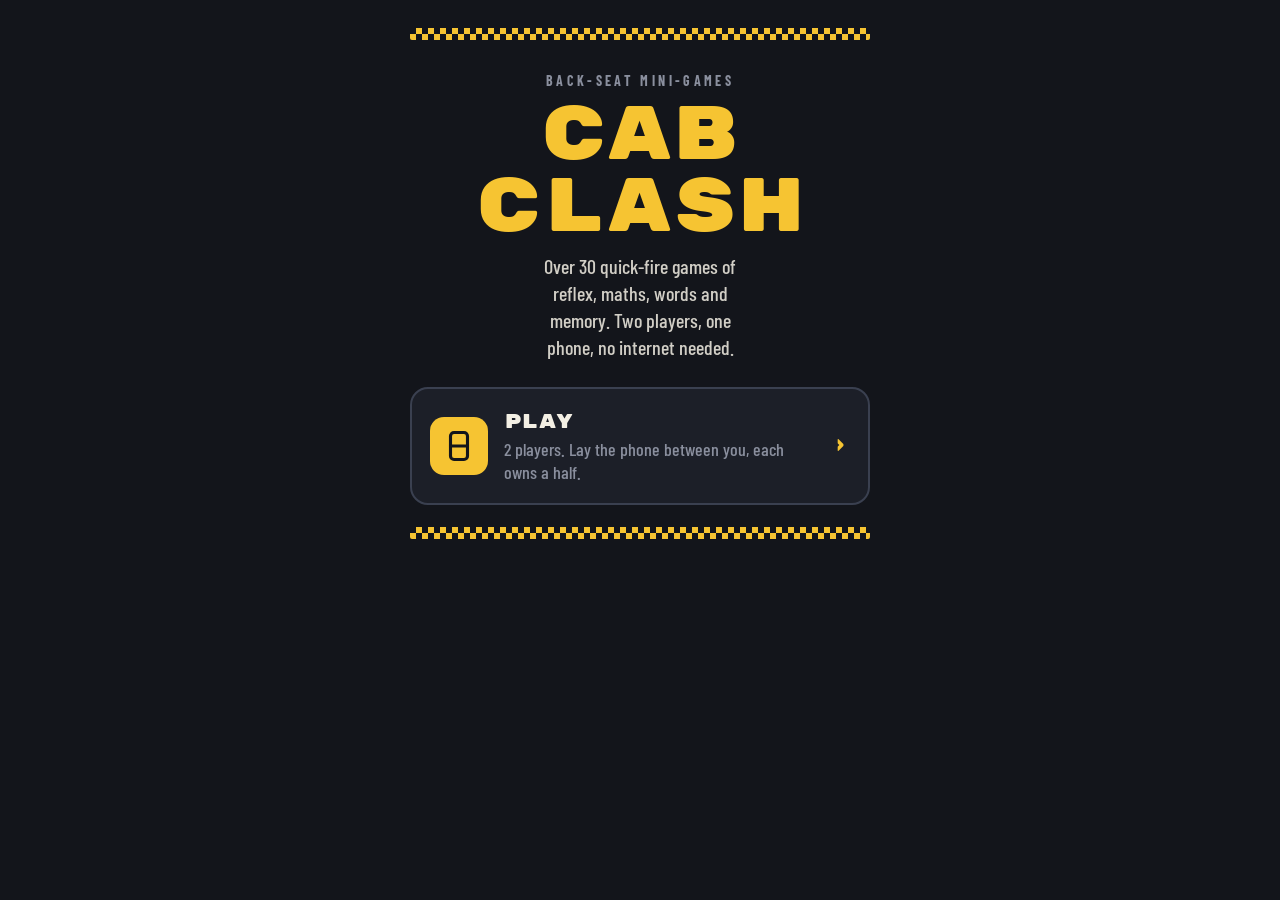
==== index.html @ d6b08630 "Make Cab Clash an offline, in-person game Remove online party mode (MQTT brokers), self-host the fon" ====
<!doctype html>
<html lang="en">
<head>
<meta charset="utf-8">
<meta name="viewport" content="width=device-width,initial-scale=1,viewport-fit=cover">
<meta name="theme-color" content="#13151b">
<meta name="description" content="Quick-fire mini-games for bored passengers. Two players, one phone, no internet needed.">
<title>Cab Clash</title>
<link rel="icon" href="data:image/svg+xml,%3Csvg xmlns='http://www.w3.org/2000/svg' viewBox='0 0 4 4'%3E%3Crect width='4' height='4' fill='%2313151b'/%3E%3Cpath d='M0 0h1v1H0zM2 0h1v1H2zM1 1h1v1H1zM3 1h1v1H3zM0 2h1v1H0zM2 2h1v1H2zM1 3h1v1H1zM3 3h1v1H3z' fill='%23f6c432'/%3E%3C/svg%3E">
<link rel="stylesheet" href="fonts/fonts.css">
<link rel="manifest" href="manifest.webmanifest">
<style>
/* Layout: a taxi roof sign up top, then the mode ticket styled like a fare card. */
:root{
  --night:#13151b;
  --panel:#1c1f28;
  --ink:#f3efe4;
  --dim:#8a8f9e;
  --yellow:#f6c432;
  --line:#3a4050;
  --display:"Rubik Mono One","Arial Black",system-ui,sans-serif;
  --body:"Barlow Condensed","Arial Narrow",system-ui,sans-serif;
  color-scheme:dark;
}
*,*::before,*::after{box-sizing:border-box}
html,body{margin:0;min-height:100%}
body{background:var(--night);color:var(--ink);font-family:var(--body);font-size:19px;
  padding:calc(env(safe-area-inset-top,0px) + 28px) 16px calc(env(safe-area-inset-bottom,0px) + 28px)}
.wrap{max-width:460px;margin:0 auto;display:flex;flex-direction:column;gap:22px}
.checker{height:12px;background:repeating-conic-gradient(var(--yellow) 0 25%,var(--night) 0 50%) 0 0/12px 12px;border-radius:2px}
.sign{display:flex;flex-direction:column;align-items:center;gap:10px;text-align:center;padding-block:10px 4px}
.sign small{font:700 14px var(--body);letter-spacing:.24em;text-transform:uppercase;color:var(--dim)}
h1{font-family:var(--display);font-weight:400;font-size:clamp(46px,16vw,76px);line-height:.95;margin:0;color:var(--yellow);letter-spacing:.01em}
.lede{font-size:20px;line-height:1.35;color:var(--ink);opacity:.85;max-width:30ch;margin:0;text-wrap:balance}
.modes{display:flex;flex-direction:column;gap:14px}
.mode{display:grid;grid-template-columns:auto 1fr auto;align-items:center;gap:16px;padding:20px 18px;border-radius:18px;
  background:var(--panel);border:2px solid var(--line);color:var(--ink);text-decoration:none;transition:border-color .15s,transform .15s}
.mode:hover,.mode:focus-visible{border-color:var(--c);outline:none;transform:translateY(-2px)}
.mode:active{transform:none}
.glyph{width:58px;height:58px;border-radius:14px;display:grid;place-items:center;background:var(--c);color:var(--night)}
.glyph svg{width:34px;height:34px}
.mode h2{font-family:var(--display);font-weight:400;font-size:20px;margin:0 0 4px;letter-spacing:.02em}
.mode p{margin:0;font-size:18px;line-height:1.25;color:var(--dim)}
.mode .go{font-family:var(--display);font-size:22px;color:var(--c)}
.solo{--c:var(--yellow)}
@media (prefers-reduced-motion:reduce){.mode{transition:none}}
</style>
</head>
<body>
<main class="wrap">
  <div class="checker" aria-hidden="true"></div>
  <header class="sign">
    <small>Back-seat mini-games</small>
    <h1>Cab Clash</h1>
    <p class="lede">Over 30 quick-fire games of reflex, maths, words and memory. Two players, one phone, no internet needed.</p>
  </header>
  <nav class="modes">
    <a class="mode solo" href="duel.html">
      <span class="glyph" aria-hidden="true"><svg viewBox="0 0 24 24" fill="none" stroke="currentColor" stroke-width="2.2" stroke-linecap="round"><rect x="6" y="2.5" width="12" height="19" rx="2.5"/><path d="M6 12h12"/></svg></span>
      <span><h2>Play</h2><p>2 players. Lay the phone between you, each owns a half.</p></span>
      <span class="go" aria-hidden="true">›</span>
    </a>
  </nav>
  <div class="checker" aria-hidden="true"></div>
</main>
<script>if('serviceWorker' in navigator&&location.protocol!=='file:')navigator.serviceWorker.register('sw.js').catch(()=>{})</script>
</body>
</html>
---- fonts/fonts.css ----
/* Self-hosted Latin subsets (SIL Open Font License 1.1) so the game needs no network. */
@font-face{font-family:'Rubik Mono One';font-style:normal;font-weight:400;font-display:swap;src:url(rubik-mono-one.woff2) format('woff2')}
@font-face{font-family:'Barlow Condensed';font-style:normal;font-weight:500;font-display:swap;src:url(barlow-condensed-500.woff2) format('woff2')}
@font-face{font-family:'Barlow Condensed';font-style:normal;font-weight:700;font-display:swap;src:url(barlow-condensed-700.woff2) format('woff2')}
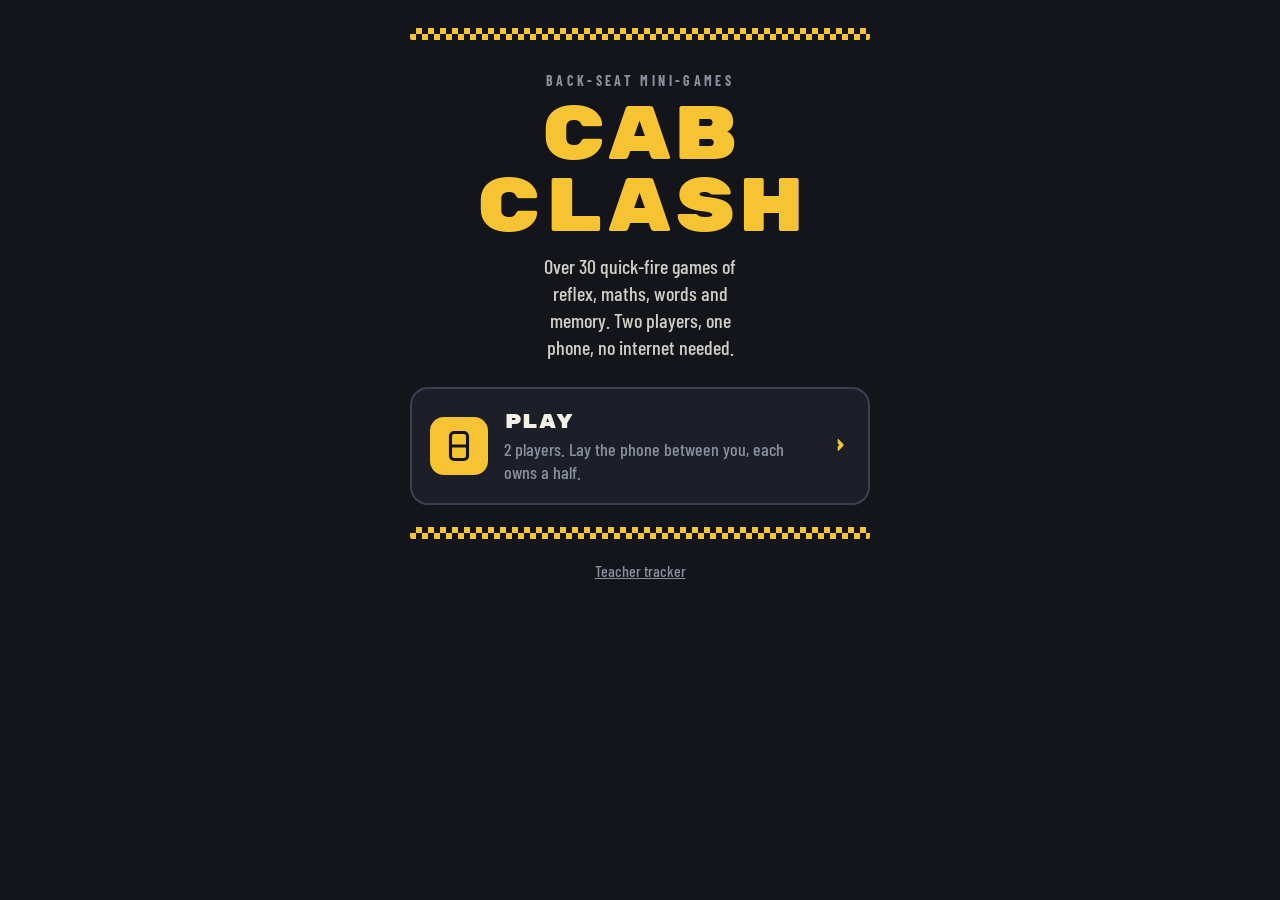
==== commit 2b5fdf19: "Add class tracker server, player picker, admin lobby with QR, EC2 scripts - server.js: zero-dependen" ====
--- a/index.html
+++ b/index.html
@@ -43,6 +43,7 @@
 .mode p{margin:0;font-size:18px;line-height:1.25;color:var(--dim)}
 .mode .go{font-family:var(--display);font-size:22px;color:var(--c)}
 .solo{--c:var(--yellow)}
+.teacher{align-self:center;color:var(--dim);font-size:16px}
 @media (prefers-reduced-motion:reduce){.mode{transition:none}}
 </style>
 </head>
@@ -62,6 +63,7 @@
     </a>
   </nav>
   <div class="checker" aria-hidden="true"></div>
+  <a class="teacher" href="admin.html">Teacher tracker</a>
 </main>
 <script>if('serviceWorker' in navigator&&location.protocol!=='file:')navigator.serviceWorker.register('sw.js').catch(()=>{})</script>
 </body>
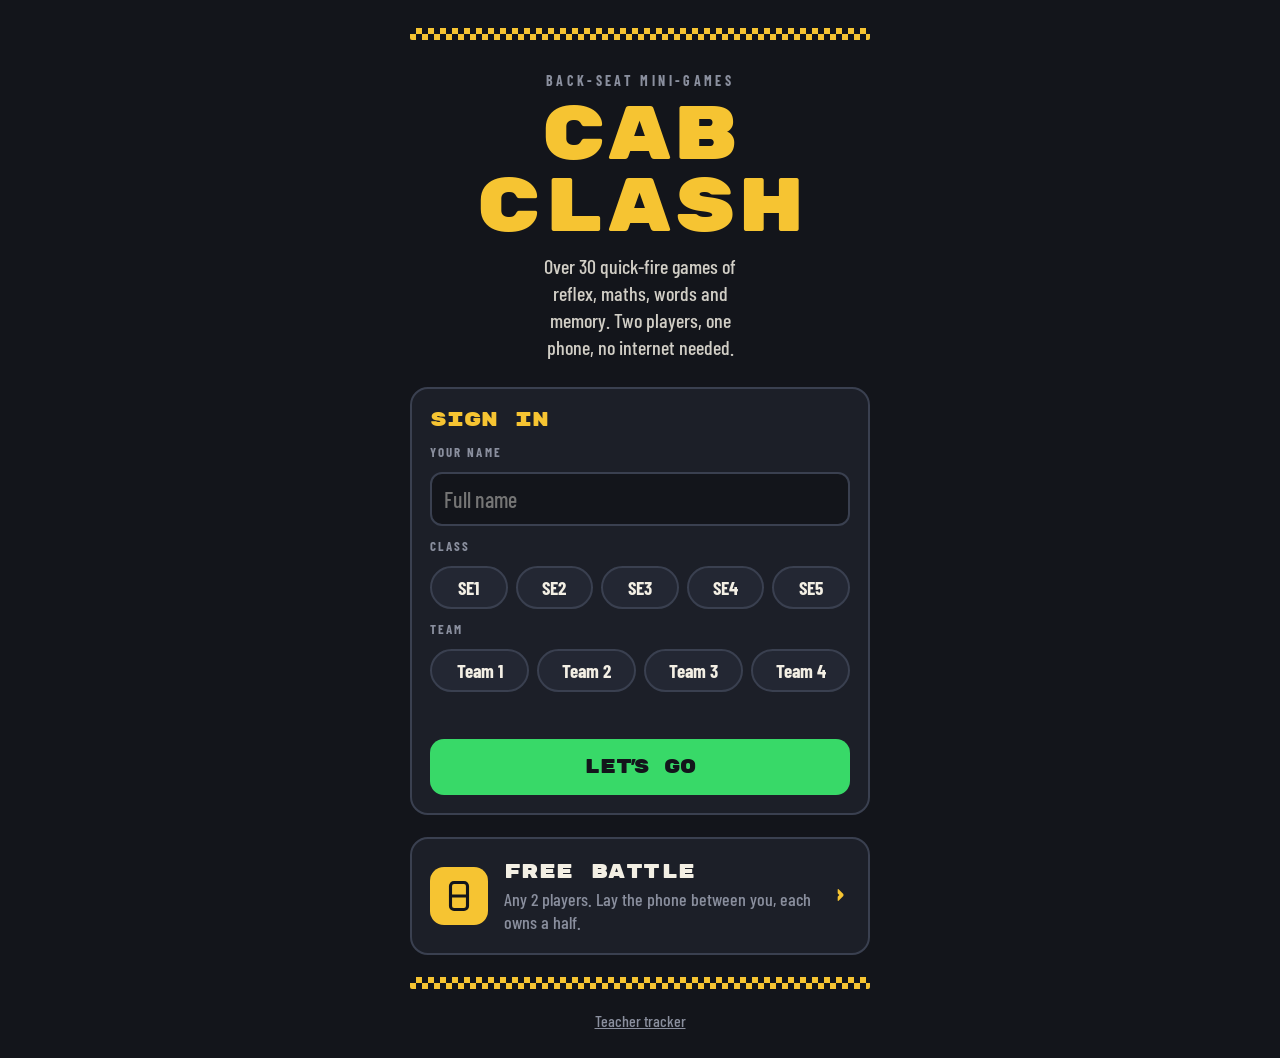
==== commit 1db1b24a: "Add sign-in and SE knockout tournament with grand final - Students sign in once (name, SE, team); ho" ====
--- a/index.html
+++ b/index.html
@@ -43,6 +43,24 @@
 .mode p{margin:0;font-size:18px;line-height:1.25;color:var(--dim)}
 .mode .go{font-family:var(--display);font-size:22px;color:var(--c)}
 .solo{--c:var(--yellow)}
+.card{background:var(--panel);border:2px solid var(--line);border-radius:18px;padding:18px;display:flex;flex-direction:column;gap:12px}
+.card[hidden]{display:none}
+.card h2{font:400 20px var(--display);margin:0;color:var(--yellow)}
+.card label{font:700 13px var(--body);letter-spacing:.16em;text-transform:uppercase;color:var(--dim)}
+.card input{font:500 22px var(--body);color:var(--ink);background:var(--night);border:2px solid var(--line);border-radius:12px;padding:12px;width:100%}
+.card input:focus{outline:none;border-color:var(--yellow)}
+.chips{display:flex;gap:8px;flex-wrap:wrap}
+.chip{font:700 19px var(--body);color:var(--ink);background:#232733;border:2px solid var(--line);border-radius:999px;padding:8px 16px;cursor:pointer;flex:1;min-width:58px}
+.chip[aria-pressed="true"]{background:var(--yellow);border-color:var(--yellow);color:var(--night)}
+.btn{font:400 19px var(--display);color:var(--night);background:var(--go,#38d968);border:0;border-radius:14px;padding:16px;cursor:pointer;text-align:center;text-decoration:none;display:block}
+.btn:disabled{background:#2a2f3b;color:var(--dim)}
+.who{display:flex;justify-content:space-between;align-items:center;gap:10px;font-size:20px}
+.who b{font-weight:700}
+.who button{font:700 16px var(--body);color:var(--dim);background:none;border:1px solid var(--line);border-radius:8px;padding:4px 10px;cursor:pointer}
+.tour p{margin:0;font-size:20px;line-height:1.3}
+.tour .vs{font:400 clamp(20px,6vw,26px) var(--display);color:var(--ink)}
+.tour small{font:700 14px var(--body);letter-spacing:.14em;text-transform:uppercase;color:var(--teal)}
+.err{color:#ff5d5d;margin:0;min-height:1.2em}
 .teacher{align-self:center;color:var(--dim);font-size:16px}
 @media (prefers-reduced-motion:reduce){.mode{transition:none}}
 </style>
@@ -55,16 +73,64 @@
     <h1>Cab Clash</h1>
     <p class="lede">Over 30 quick-fire games of reflex, maths, words and memory. Two players, one phone, no internet needed.</p>
   </header>
+  <section class="card" id="signin" hidden>
+    <h2>Sign in</h2>
+    <label for="nm">Your name</label>
+    <input id="nm" maxlength="40" autocomplete="name" placeholder="Full name">
+    <label>Class</label><div class="chips" id="cls"></div>
+    <label>Team</label><div class="chips" id="team"></div>
+    <p class="err" id="err"></p>
+    <button type="button" class="btn" id="go">Let’s go</button>
+  </section>
+  <section class="card" id="mecard" hidden>
+    <div class="who"><span>Hi <b id="mename"></b> · <span id="meinfo"></span></span><button type="button" id="out">Not you?</button></div>
+  </section>
+  <section class="card tour" id="tour" hidden></section>
   <nav class="modes">
     <a class="mode solo" href="duel.html">
       <span class="glyph" aria-hidden="true"><svg viewBox="0 0 24 24" fill="none" stroke="currentColor" stroke-width="2.2" stroke-linecap="round"><rect x="6" y="2.5" width="12" height="19" rx="2.5"/><path d="M6 12h12"/></svg></span>
-      <span><h2>Play</h2><p>2 players. Lay the phone between you, each owns a half.</p></span>
+      <span><h2>Free battle</h2><p>Any 2 players. Lay the phone between you, each owns a half.</p></span>
       <span class="go" aria-hidden="true">›</span>
     </a>
   </nav>
   <div class="checker" aria-hidden="true"></div>
   <a class="teacher" href="admin.html">Teacher tracker</a>
 </main>
+<script src="tracker.js"></script>
+<script>
+const $=id=>document.getElementById(id);
+const esc=s=>String(s).replace(/[&<>"']/g,c=>({'&':'&amp;','<':'&lt;','>':'&gt;','"':'&quot;',"'":'&#39;'}[c]));
+let cls=null,team=null;
+function chips(el,items,cur,fmt){el.innerHTML=items.map(v=>`<button type="button" class="chip" data-v="${v}" aria-pressed="${v===cur}">${fmt?fmt(v):v}</button>`).join('')}
+function draw(){
+  const me=CC.me();
+  $('signin').hidden=!!me;$('mecard').hidden=!me;
+  if(!me){chips($('cls'),CC.CLASSES,cls);chips($('team'),CC.TEAMS,team,t=>'Team '+t);$('tour').hidden=true;return}
+  $('mename').textContent=me.name;$('meinfo').textContent=me.cls+' · Team '+me.team;
+  const st=CC.myStatus(),t=$('tour');t.hidden=st.state==='none';
+  const who=p=>p?`${esc(p.name)} <span style="color:var(--dim)">(${p.cls} · T${p.team})</span>`:'';
+  if(st.state==='match')t.innerHTML=`<small>${esc(st.label)}</small><h2>Your match</h2><p class="vs">You vs ${esc(st.opp?st.opp.name:'')}</p><p style="color:var(--dim)">${st.opp?st.opp.cls+' · Team '+st.opp.team:''}</p>
+    <p>Find each other, agree on one phone, and play it there.</p><a class="btn" href="duel.html?match=${encodeURIComponent(st.match.id)}">Play this match</a>`;
+  else if(st.state==='waiting')t.innerHTML=`<small>${esc(st.label)}</small><h2>You’re through!</h2><p>Waiting for the other matches to finish. Your next opponent appears here.</p>`;
+  else if(st.state==='champion')t.innerHTML=`<small>${esc(st.label)}</small><h2>Class champion 🏆</h2><p>You won your SE. Get ready for the grand final against the other SE champions.</p>`;
+  else if(st.state==='out')t.innerHTML=`<small>${esc(st.label)}</small><h2>Knocked out</h2><p>Good game! You can still play free battles below.</p>`;
+  else if(st.state==='grand')t.innerHTML=`<small>Tournament</small><h2>Grand champion 👑</h2><p>You beat every SE. Take a bow.</p>`;
+  else if(st.state==='notin')t.innerHTML=`<small>Tournament</small><h2>Tournament in progress</h2><p>It started before you joined. Play free battles below.</p>`;
+}
+document.addEventListener('click',e=>{
+  const b=e.target.closest('button');if(!b)return;
+  if(b.parentElement.id==='cls'){cls=b.dataset.v;draw()}
+  else if(b.parentElement.id==='team'){team=b.dataset.v;draw()}
+  else if(b.id==='go'){
+    if(!$('nm').value.trim()||!cls||!team){$('err').textContent='Enter your name, then pick your SE and team.';return}
+    CC.signIn($('nm').value,cls,team);$('err').textContent='';draw();
+  }
+  else if(b.id==='out'&&confirm('Sign out of this phone?')){CC.signOut();draw()}
+});
+let sig='';
+CC.onStatus(()=>{const n=JSON.stringify([CC.me(),CC.myStatus()]);if(n!==sig){sig=n;draw()}});
+draw();
+</script>
 <script>if('serviceWorker' in navigator&&location.protocol!=='file:')navigator.serviceWorker.register('sw.js').catch(()=>{})</script>
 </body>
 </html>
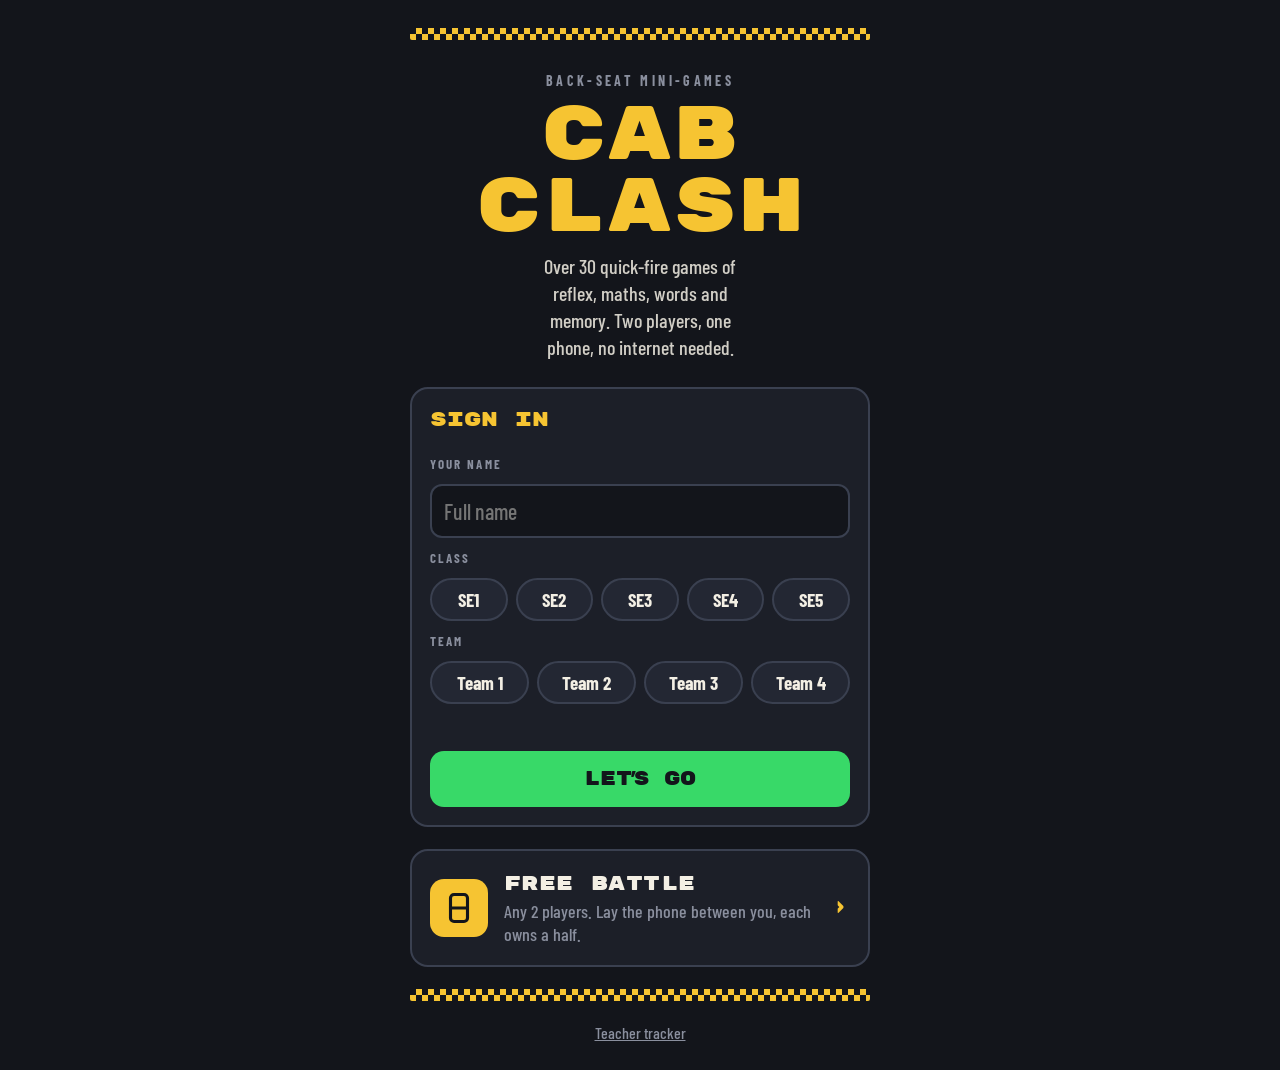
==== commit bb558821: "Close registration and block students already battling - Admin can close registration now or at a se" ====
--- a/index.html
+++ b/index.html
@@ -53,6 +53,7 @@
 .chip{font:700 19px var(--body);color:var(--ink);background:#232733;border:2px solid var(--line);border-radius:999px;padding:8px 16px;cursor:pointer;flex:1;min-width:58px}
 .chip[aria-pressed="true"]{background:var(--yellow);border-color:var(--yellow);color:var(--night)}
 .btn{font:400 19px var(--display);color:var(--night);background:var(--go,#38d968);border:0;border-radius:14px;padding:16px;cursor:pointer;text-align:center;text-decoration:none;display:block}
+.btn[hidden]{display:none}
 .btn:disabled{background:#2a2f3b;color:var(--dim)}
 .who{display:flex;justify-content:space-between;align-items:center;gap:10px;font-size:20px}
 .who b{font-weight:700}
@@ -61,6 +62,23 @@
 .tour .vs{font:400 clamp(20px,6vw,26px) var(--display);color:var(--ink)}
 .tour small{font:700 14px var(--body);letter-spacing:.14em;text-transform:uppercase;color:var(--teal)}
 .err{color:#ff5d5d;margin:0;min-height:1.2em}
+.tabs{display:flex;gap:6px;flex-wrap:wrap}
+.teams{display:grid;grid-template-columns:1fr 1fr;gap:8px}
+.team{background:var(--night);border-radius:12px;padding:10px}
+.team h3{margin:0 0 6px;font:700 13px var(--body);letter-spacing:.16em;text-transform:uppercase;color:var(--dim)}
+.team ul{list-style:none;margin:0;padding:0;display:flex;flex-direction:column;gap:4px;font-size:18px}
+.team li{display:flex;justify-content:space-between;gap:6px;align-items:center}
+.team li span{overflow:hidden;text-overflow:ellipsis;white-space:nowrap}
+.team li.me span{color:var(--yellow);font-weight:700}
+.tag{font:700 12px var(--body);letter-spacing:.08em;text-transform:uppercase;padding:2px 7px;border-radius:999px;white-space:nowrap}
+.tag.fight{background:#ff5d5d;color:#fff}.tag.out{background:#2a2f3b;color:var(--dim)}.tag.win{background:var(--yellow);color:var(--night)}
+.note{font-size:16px;color:var(--dim);margin:0}
+.names{display:flex;flex-direction:column;gap:6px;max-height:44vh;overflow-y:auto}
+.names button{font:700 20px var(--body);color:var(--ink);background:var(--night);border:2px solid var(--line);border-radius:12px;padding:10px 12px;text-align:left;display:flex;justify-content:space-between;cursor:pointer}
+.names small{color:var(--dim);font-weight:500}
+#newform{display:flex;flex-direction:column;gap:12px}#newform[hidden],#pickform[hidden]{display:none}
+#pickform{display:flex;flex-direction:column;gap:12px}
+.mode.off{opacity:.4;pointer-events:none}
 .teacher{align-self:center;color:var(--dim);font-size:16px}
 @media (prefers-reduced-motion:reduce){.mode{transition:none}}
 </style>
@@ -75,10 +93,17 @@
   </header>
   <section class="card" id="signin" hidden>
     <h2>Sign in</h2>
+    <p class="note" id="regnote"></p>
+    <div id="newform">
     <label for="nm">Your name</label>
     <input id="nm" maxlength="40" autocomplete="name" placeholder="Full name">
     <label>Class</label><div class="chips" id="cls"></div>
     <label>Team</label><div class="chips" id="team"></div>
+    </div>
+    <div id="pickform" hidden>
+      <label>Your class</label><div class="chips" id="pcls"></div>
+      <label>Tap your name</label><div class="names" id="names"></div>
+    </div>
     <p class="err" id="err"></p>
     <button type="button" class="btn" id="go">Let’s go</button>
   </section>
@@ -86,6 +111,12 @@
     <div class="who"><span>Hi <b id="mename"></b> · <span id="meinfo"></span></span><button type="button" id="out">Not you?</button></div>
   </section>
   <section class="card tour" id="tour" hidden></section>
+  <section class="card" id="people" hidden>
+    <h2>Students</h2>
+    <div class="tabs" id="setabs"></div>
+    <div class="teams" id="teams"></div>
+    <p class="note">⚔ Battling = on a phone right now, can’t be picked until they finish.</p>
+  </section>
   <nav class="modes">
     <a class="mode solo" href="duel.html">
       <span class="glyph" aria-hidden="true"><svg viewBox="0 0 24 24" fill="none" stroke="currentColor" stroke-width="2.2" stroke-linecap="round"><rect x="6" y="2.5" width="12" height="19" rx="2.5"/><path d="M6 12h12"/></svg></span>
@@ -105,11 +136,29 @@
 function draw(){
   const me=CC.me();
   $('signin').hidden=!!me;$('mecard').hidden=!me;
-  if(!me){chips($('cls'),CC.CLASSES,cls);chips($('team'),CC.TEAMS,team,t=>'Team '+t);$('tour').hidden=true;return}
+  const reg=CC.registration(),refused=CC.takeRefused();
+  if(refused)$('err').textContent=`Registration had already closed, so “${refused}” wasn’t added. Pick your name below or ask the teacher.`;
+  document.querySelector('.mode.solo').classList.toggle('off',!!me&&CC.battling().has(me.key));
+  if(!me){
+    $('newform').hidden=!reg.open;$('pickform').hidden=reg.open;$('go').hidden=!reg.open;
+    $('regnote').textContent=!reg.open?'Registration is closed. Find your name to sign in.'
+      :reg.closesAt?'Registration closes at '+new Date(reg.closesAt).toLocaleTimeString([],{hour:'2-digit',minute:'2-digit'})+'.':'';
+    chips($('cls'),CC.CLASSES,cls);chips($('team'),CC.TEAMS,team,t=>'Team '+t);
+    if(!reg.open){
+      chips($('pcls'),CC.CLASSES,cls);
+      const list=CC.roster().filter(p=>p.cls===cls).sort((a,b)=>a.name.localeCompare(b.name));
+      $('names').innerHTML=!cls?'<p class="note">Pick your class first.</p>':list.length?list.map(p=>`<button type="button" data-key="${esc(p.key)}"><span>${esc(p.name)}</span><small>Team ${p.team}</small></button>`).join(''):'<p class="note">No students in this class.</p>';
+    }
+    $('tour').hidden=true;return;
+  }
   $('mename').textContent=me.name;$('meinfo').textContent=me.cls+' · Team '+me.team;
   const st=CC.myStatus(),t=$('tour');t.hidden=st.state==='none';
   const who=p=>p?`${esc(p.name)} <span style="color:var(--dim)">(${p.cls} · T${p.team})</span>`:'';
-  if(st.state==='match')t.innerHTML=`<small>${esc(st.label)}</small><h2>Your match</h2><p class="vs">You vs ${esc(st.opp?st.opp.name:'')}</p><p style="color:var(--dim)">${st.opp?st.opp.cls+' · Team '+st.opp.team:''}</p>
+  const busy=CC.battling();
+  if(busy.has(me.key)){t.hidden=false;t.innerHTML=`<small>Busy</small><h2>⚔ You’re battling</h2><p>You’re in a battle on another phone. Finish it there first; until then you can’t start another battle.</p>`;return}
+  if(st.state==='match'&&st.opp&&busy.has(st.opp.key))t.innerHTML=`<small>${esc(st.label)}</small><h2>Your match</h2><p class="vs">You vs ${esc(st.opp.name)}</p>
+    <p>⚔ ${esc(st.opp.name)} is battling on another phone right now. Wait here; this unlocks when they finish.</p><button type="button" class="btn" disabled>Opponent busy</button>`;
+  else if(st.state==='match')t.innerHTML=`<small>${esc(st.label)}</small><h2>Your match</h2><p class="vs">You vs ${esc(st.opp?st.opp.name:'')}</p><p style="color:var(--dim)">${st.opp?st.opp.cls+' · Team '+st.opp.team:''}</p>
     <p>Find each other, agree on one phone, and play it there.</p><a class="btn" href="duel.html?match=${encodeURIComponent(st.match.id)}">Play this match</a>`;
   else if(st.state==='waiting')t.innerHTML=`<small>${esc(st.label)}</small><h2>You’re through!</h2><p>Waiting for the other matches to finish. Your next opponent appears here.</p>`;
   else if(st.state==='champion')t.innerHTML=`<small>${esc(st.label)}</small><h2>Class champion 🏆</h2><p>You won your SE. Get ready for the grand final against the other SE champions.</p>`;
@@ -117,19 +166,37 @@
   else if(st.state==='grand')t.innerHTML=`<small>Tournament</small><h2>Grand champion 👑</h2><p>You beat every SE. Take a bow.</p>`;
   else if(st.state==='notin')t.innerHTML=`<small>Tournament</small><h2>Tournament in progress</h2><p>It started before you joined. Play free battles below.</p>`;
 }
+let seTab=null;
+function drawPeople(){
+  const me=CC.me(),roster=CC.roster(),busy=CC.battling(),t=CC.tournament();
+  $('people').hidden=!me;if(!me)return;
+  seTab=seTab||me.cls;
+  const out=new Set(),champ=new Set();
+  if(t){for(const br of [...t.classes,t.final].filter(Boolean)){if(br.champion)champ.add(br.champion);
+    for(const r of br.rounds)for(const m of r)if(m.winner&&m.b)out.add(m.winner===m.a?m.b:m.a)}}
+  $('setabs').innerHTML=CC.CLASSES.map(c=>`<button type="button" class="chip" data-se="${c}" aria-pressed="${c===seTab}">${c} <small>${roster.filter(p=>p.cls===c).length}</small></button>`).join('');
+  $('teams').innerHTML=CC.TEAMS.map(tm=>{
+    const ps=roster.filter(p=>p.cls===seTab&&p.team===tm).sort((a,b)=>a.name.localeCompare(b.name));
+    return `<div class="team"><h3>Team ${tm}</h3><ul>${ps.map(p=>`<li class="${p.key===me.key?'me':''}"><span>${esc(p.name)}</span>${
+      busy.has(p.key)?'<i class="tag fight">⚔ Battling</i>':champ.has(p.key)?'<i class="tag win">🏆</i>':out.has(p.key)?'<i class="tag out">Out</i>':''}</li>`).join('')||'<li class="note">Nobody yet</li>'}</ul></div>`;
+  }).join('');
+}
 document.addEventListener('click',e=>{
+  const se=e.target.closest('[data-se]');if(se){seTab=se.dataset.se;drawPeople();return}
   const b=e.target.closest('button');if(!b)return;
-  if(b.parentElement.id==='cls'){cls=b.dataset.v;draw()}
+  if(b.parentElement.id==='cls'||b.parentElement.id==='pcls'){cls=b.dataset.v;draw()}
+  else if(b.dataset.key){const p=CC.roster().find(x=>x.key===b.dataset.key);if(p&&confirm(`Sign in as ${p.name} (${p.cls} · Team ${p.team})?`)){CC.signIn(p.name,p.cls,p.team);$('err').textContent='';draw();drawPeople()}}
   else if(b.parentElement.id==='team'){team=b.dataset.v;draw()}
   else if(b.id==='go'){
+    if(!CC.registration().open){draw();return}
     if(!$('nm').value.trim()||!cls||!team){$('err').textContent='Enter your name, then pick your SE and team.';return}
-    CC.signIn($('nm').value,cls,team);$('err').textContent='';draw();
+    CC.signIn($('nm').value,cls,team);$('err').textContent='';draw();drawPeople();
   }
-  else if(b.id==='out'&&confirm('Sign out of this phone?')){CC.signOut();draw()}
+  else if(b.id==='out'&&confirm('Sign out of this phone?')){CC.signOut();draw();drawPeople()}
 });
 let sig='';
-CC.onStatus(()=>{const n=JSON.stringify([CC.me(),CC.myStatus()]);if(n!==sig){sig=n;draw()}});
-draw();
+CC.onStatus(()=>{const n=JSON.stringify([CC.me(),CC.myStatus(),CC.roster(),[...CC.battling()],CC.registration()]);if(n!==sig){sig=n;draw();drawPeople()}});
+draw();drawPeople();
 </script>
 <script>if('serviceWorker' in navigator&&location.protocol!=='file:')navigator.serviceWorker.register('sw.js').catch(()=>{})</script>
 </body>
